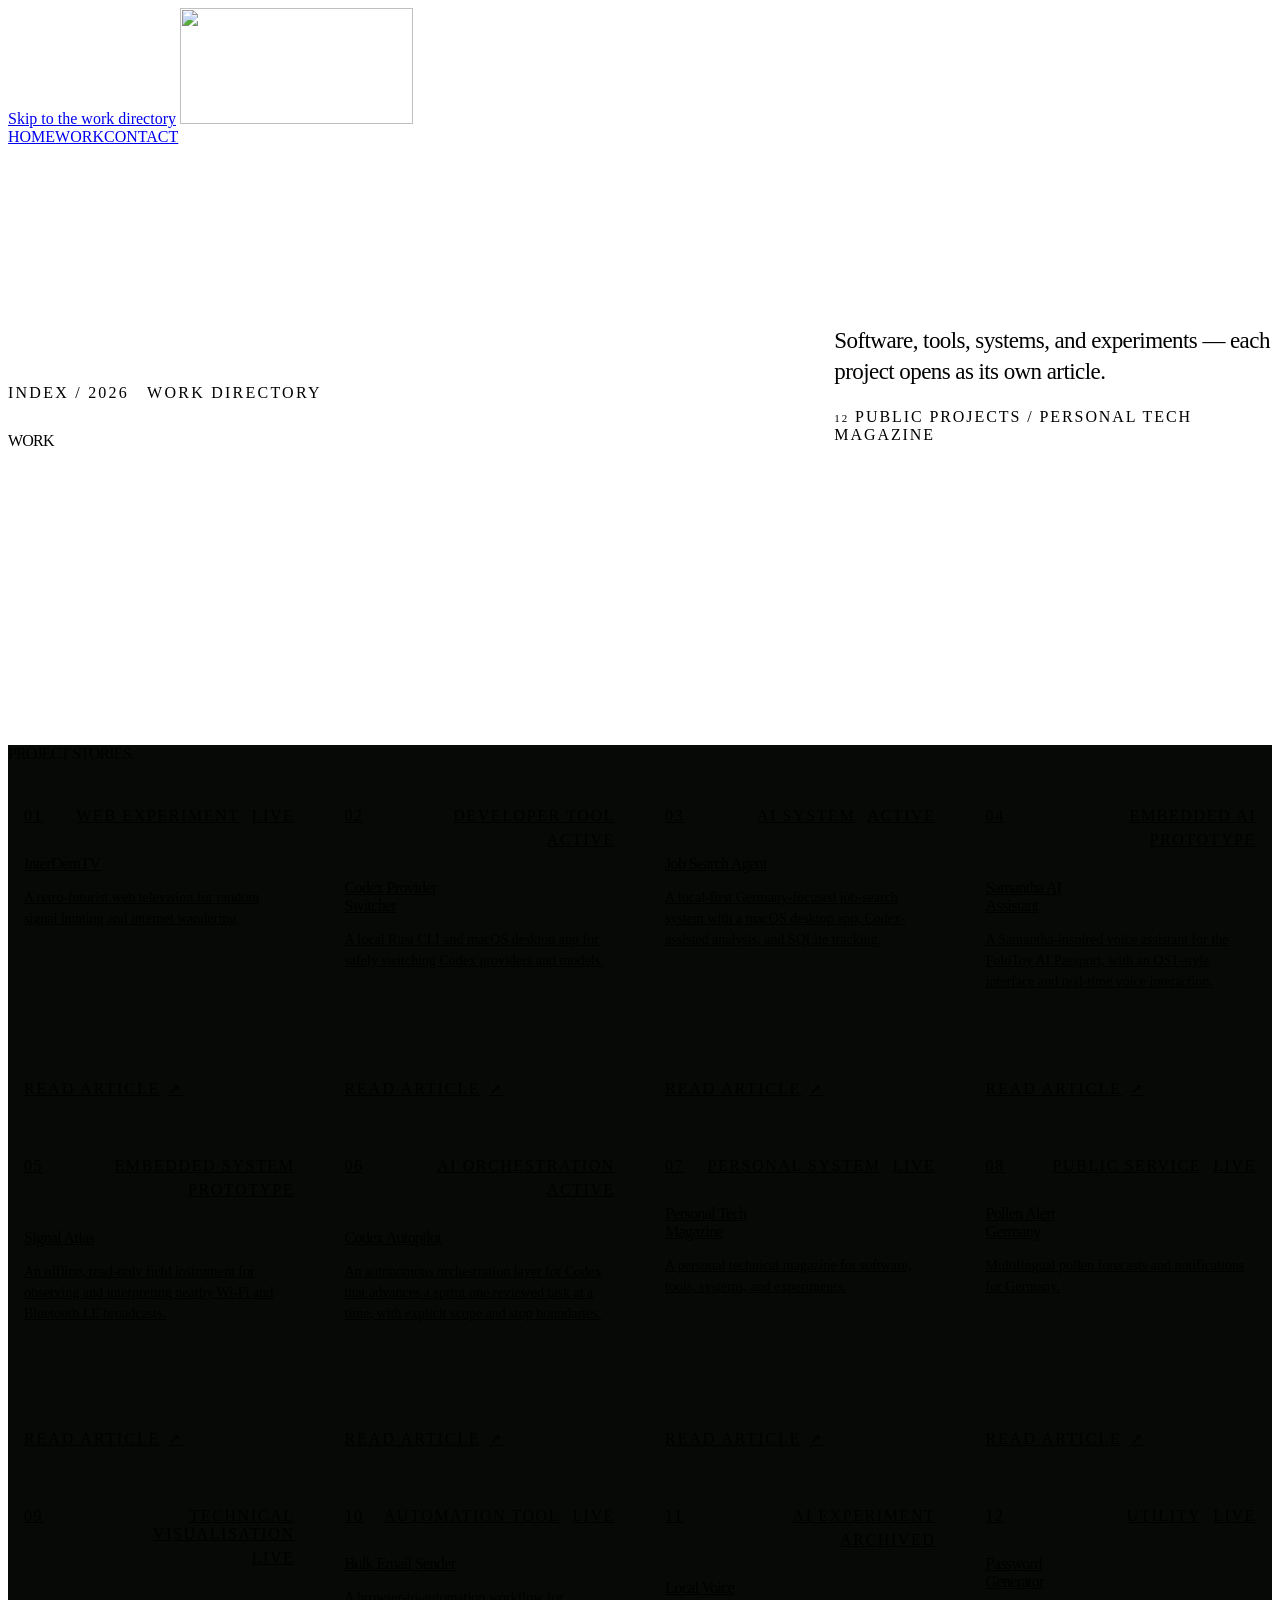
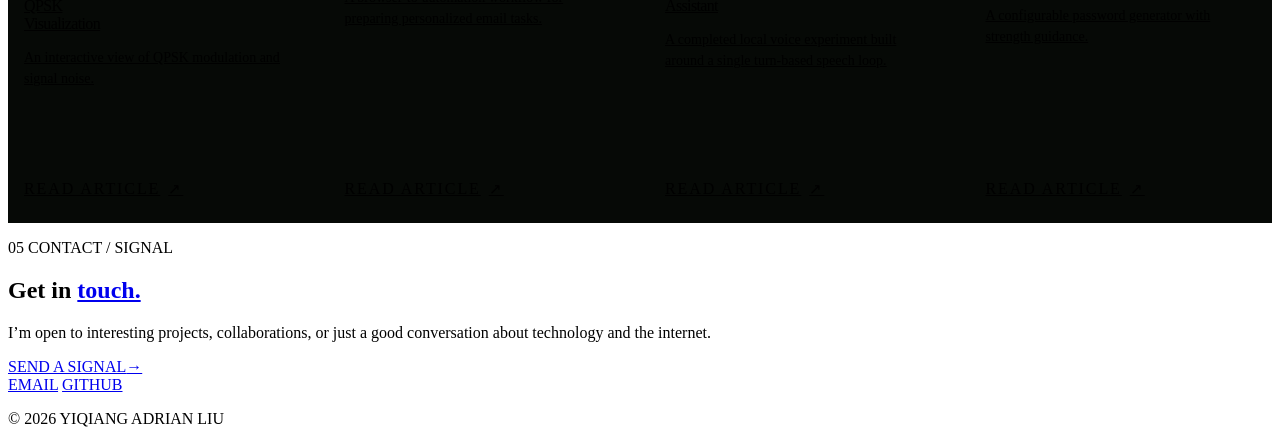
==== work/index.html @ 28477a3d "feat: clarify portfolio directory semantics and accessibility" ====
<!doctype html>
<html lang="en">
<head>
  <meta charset="utf-8">
  <meta name="viewport" content="width=device-width, initial-scale=1">
  <meta name="theme-color" content="#050706">
  <meta name="description" content="The complete work directory: software, tools, systems, and experiments by Yiqiang Adrian Liu.">
  <title>Work — Yiqiang Adrian Liu</title>
  <link rel="canonical" href="https://yliu.tech/work/">
  <meta property="og:type" content="website">
  <meta property="og:site_name" content="Yiqiang Adrian Liu">
  <meta property="og:title" content="Work — Yiqiang Adrian Liu">
  <meta property="og:description" content="The complete work directory: software, tools, systems, and experiments by Yiqiang Adrian Liu.">
  <meta property="og:url" content="https://yliu.tech/work/">
  <meta name="twitter:card" content="summary">
  <meta name="twitter:title" content="Work — Yiqiang Adrian Liu">
  <meta name="twitter:description" content="The complete work directory: software, tools, systems, and experiments by Yiqiang Adrian Liu.">
  <script type="application/ld+json">{"@context": "https://schema.org", "@graph": [{"@type": "CollectionPage", "@id": "https://yliu.tech/work/#page", "url": "https://yliu.tech/work/", "name": "Work — Yiqiang Adrian Liu", "description": "The complete work directory: software, tools, systems, and experiments by Yiqiang Adrian Liu.", "isPartOf": {"@id": "https://yliu.tech/#website"}, "breadcrumb": {"@id": "https://yliu.tech/work/#breadcrumb"}}, {"@type": "BreadcrumbList", "@id": "https://yliu.tech/work/#breadcrumb", "itemListElement": [{"@type": "ListItem", "position": 1, "name": "Home", "item": "https://yliu.tech/"}, {"@type": "ListItem", "position": 2, "name": "Work", "item": "https://yliu.tech/work/"}]}]}</script>
  <link rel="preconnect" href="https://fonts.googleapis.com">
  <link rel="preconnect" href="https://fonts.gstatic.com" crossorigin>
  <link href="https://fonts.googleapis.com/css2?family=Bricolage+Grotesque:opsz,wdth,wght@12..96,75..100,400..800&family=IBM+Plex+Mono:wght@400;500;600&family=Instrument+Sans:wdth,wght@75..100,400..700&display=swap" rel="stylesheet">
  <link rel="icon" href="../assets/favicon/favicon.ico" sizes="any">
  <link rel="stylesheet" href="../css/site-shell.css">
  <link rel="stylesheet" href="../css/work.css">
  <script type="module" src="../js/site-shell.js"></script>
</head>
<body class="work-page">
  <a class="skip-link" href="#main">Skip to the work directory</a>
  <site-chrome page="work"></site-chrome>
  <main id="main">
    <header class="work-hero">
      <div class="work-hero-grid">
        <div><p class="work-kicker"><b>INDEX / 2026</b> WORK DIRECTORY</p><h1>WORK</h1></div>
        <div class="intro-copy"><p>Software, tools, systems, and experiments — each project opens as its own article.</p>
          <p><b id="work-count">12</b> PUBLIC PROJECTS / PERSONAL TECH MAGAZINE</p></div>
      </div>
    </header>
    <section class="cards-section" aria-labelledby="stories-title">
      <div class="section-top"><h2 id="stories-title">PROJECT STORIES.</h2></div>
      <div class="project-grid" id="work-cards">
        <!-- PROJECT FALLBACK START -->
        <article class="project-card status-live" data-reveal>
          <a class="card-main" href="interdemtv/">
            <div class="index-meta"><p class="card-no">01</p>
              <div class="card-head"><span>Web Experiment</span><b>live</b></div></div>
            <div class="index-copy"><h3 class="card-title">InterDemTV</h3><p class="card-summary">A retro-futurist web television for random signal hunting and internet wandering.</p></div>
            <span class="card-cta"><span>READ ARTICLE</span><span aria-hidden="true">↗</span></span>
          </a>
        </article>
        <article class="project-card status-active" data-reveal>
          <a class="card-main" href="codex-provider-switcher/">
            <div class="index-meta"><p class="card-no">02</p>
              <div class="card-head"><span>Developer Tool</span><b>active</b></div></div>
            <div class="index-copy"><h3 class="card-title">Codex Provider Switcher</h3><p class="card-summary">A local Rust CLI and macOS desktop app for safely switching Codex providers and models.</p></div>
            <span class="card-cta"><span>READ ARTICLE</span><span aria-hidden="true">↗</span></span>
          </a>
        </article>
        <article class="project-card status-active" data-reveal>
          <a class="card-main" href="job-search-agent/">
            <div class="index-meta"><p class="card-no">03</p>
              <div class="card-head"><span>AI System</span><b>active</b></div></div>
            <div class="index-copy"><h3 class="card-title">Job Search Agent</h3><p class="card-summary">A local-first Germany-focused job-search system with a macOS desktop app, Codex-assisted analysis, and SQLite tracking.</p></div>
            <span class="card-cta"><span>READ ARTICLE</span><span aria-hidden="true">↗</span></span>
          </a>
        </article>
        <article class="project-card status-prototype" data-reveal>
          <a class="card-main" href="samantha-ai-assistant/">
            <div class="index-meta"><p class="card-no">04</p>
              <div class="card-head"><span>Embedded AI</span><b>prototype</b></div></div>
            <div class="index-copy"><h3 class="card-title">Samantha AI Assistant</h3><p class="card-summary">A Samantha-inspired voice assistant for the FoloToy AI Passport, with an OS1-style interface and real-time voice interaction.</p></div>
            <span class="card-cta"><span>READ ARTICLE</span><span aria-hidden="true">↗</span></span>
          </a>
        </article>
        <article class="project-card status-prototype" data-reveal>
          <a class="card-main" href="signal-atlas/">
            <div class="index-meta"><p class="card-no">05</p>
              <div class="card-head"><span>Embedded System</span><b>prototype</b></div></div>
            <div class="index-copy"><h3 class="card-title">Signal Atlas</h3><p class="card-summary">An offline, read-only field instrument for observing and interpreting nearby Wi-Fi and Bluetooth LE broadcasts.</p></div>
            <span class="card-cta"><span>READ ARTICLE</span><span aria-hidden="true">↗</span></span>
          </a>
        </article>
        <article class="project-card status-active" data-reveal>
          <a class="card-main" href="codex-autopilot/">
            <div class="index-meta"><p class="card-no">06</p>
              <div class="card-head"><span>AI Orchestration</span><b>active</b></div></div>
            <div class="index-copy"><h3 class="card-title">Codex Autopilot</h3><p class="card-summary">An autonomous orchestration layer for Codex that advances a sprint one reviewed task at a time, with explicit scope and stop boundaries.</p></div>
            <span class="card-cta"><span>READ ARTICLE</span><span aria-hidden="true">↗</span></span>
          </a>
        </article>
        <article class="project-card status-live" data-reveal>
          <a class="card-main" href="personal-tech-magazine/">
            <div class="index-meta"><p class="card-no">07</p>
              <div class="card-head"><span>Personal System</span><b>live</b></div></div>
            <div class="index-copy"><h3 class="card-title">Personal Tech Magazine</h3><p class="card-summary">A personal technical magazine for software, tools, systems, and experiments.</p></div>
            <span class="card-cta"><span>READ ARTICLE</span><span aria-hidden="true">↗</span></span>
          </a>
        </article>
        <article class="project-card status-live" data-reveal>
          <a class="card-main" href="pollen-alert-germany/">
            <div class="index-meta"><p class="card-no">08</p>
              <div class="card-head"><span>Public Service</span><b>live</b></div></div>
            <div class="index-copy"><h3 class="card-title">Pollen Alert Germany</h3><p class="card-summary">Multilingual pollen forecasts and notifications for Germany.</p></div>
            <span class="card-cta"><span>READ ARTICLE</span><span aria-hidden="true">↗</span></span>
          </a>
        </article>
        <article class="project-card status-live" data-reveal>
          <a class="card-main" href="qpsk-visualization/">
            <div class="index-meta"><p class="card-no">09</p>
              <div class="card-head"><span>Technical Visualisation</span><b>live</b></div></div>
            <div class="index-copy"><h3 class="card-title">QPSK Visualization</h3><p class="card-summary">An interactive view of QPSK modulation and signal noise.</p></div>
            <span class="card-cta"><span>READ ARTICLE</span><span aria-hidden="true">↗</span></span>
          </a>
        </article>
        <article class="project-card status-live" data-reveal>
          <a class="card-main" href="bulk-email-sender/">
            <div class="index-meta"><p class="card-no">10</p>
              <div class="card-head"><span>Automation Tool</span><b>live</b></div></div>
            <div class="index-copy"><h3 class="card-title">Bulk Email Sender</h3><p class="card-summary">A browser-to-automation workflow for preparing personalized email tasks.</p></div>
            <span class="card-cta"><span>READ ARTICLE</span><span aria-hidden="true">↗</span></span>
          </a>
        </article>
        <article class="project-card status-archived" data-reveal>
          <a class="card-main" href="local-voice-assistant/">
            <div class="index-meta"><p class="card-no">11</p>
              <div class="card-head"><span>AI Experiment</span><b>archived</b></div></div>
            <div class="index-copy"><h3 class="card-title">Local Voice Assistant</h3><p class="card-summary">A completed local voice experiment built around a single turn-based speech loop.</p></div>
            <span class="card-cta"><span>READ ARTICLE</span><span aria-hidden="true">↗</span></span>
          </a>
        </article>
        <article class="project-card status-live" data-reveal>
          <a class="card-main" href="password-generator/">
            <div class="index-meta"><p class="card-no">12</p>
              <div class="card-head"><span>Utility</span><b>live</b></div></div>
            <div class="index-copy"><h3 class="card-title">Password Generator</h3><p class="card-summary">A configurable password generator with strength guidance.</p></div>
            <span class="card-cta"><span>READ ARTICLE</span><span aria-hidden="true">↗</span></span>
          </a>
        </article>
        <!-- PROJECT FALLBACK END -->
      </div>
    </section>
    <site-contact number="05"></site-contact>
  </main>
  <script type="module" src="../js/work.js"></script>
</body>
</html>
---- css/work.css ----
.work-page main { overflow: clip; }
.work-hero {
  min-height: 420px;
  padding: 136px var(--page-edge) 62px;
  background:
    radial-gradient(52% 88% at 76% 38%, rgba(166,255,26,.018), transparent 60%),
    var(--bg);
}
.work-hero-grid { position: relative; display: grid; grid-template-columns: minmax(0, 1.2fr) minmax(260px, .68fr); gap: 54px; align-items: end; }
.work-kicker { display: flex; align-items: center; gap: 18px; margin: 0 0 30px; color: var(--text); font: 500 10px/1.4 var(--mono); letter-spacing: .14em; text-transform: uppercase; }
.work-kicker::after { height: 1px; flex: 1; background: var(--line); content: ""; }
.work-kicker b { color: var(--green); font-weight: 500; }
.work-hero h1 { margin: 0; font: 720 clamp(88px, 13.2vw, 182px)/.90 var(--display); font-variation-settings: "wdth" 92, "opsz" 56; letter-spacing: -.05em; }
.intro-copy { max-width: 460px; padding-bottom: 6px; }
.intro-copy p:first-child { margin: 0; color: var(--text-secondary); font-size: clamp(18px, 1.8vw, 23px); font-weight: 500; line-height: 1.36; letter-spacing: -.025em; }
.intro-copy p:last-child { margin: 20px 0 0; color: var(--text-muted); font: 500 9px/1.55 var(--mono); letter-spacing: .12em; }
.intro-copy p:last-child b { color: var(--green); font-size: 11px; font-weight: 500; }
.cards-section { padding: 0 var(--page-edge) 84px; background: #060906; }
.section-top { display: block; margin-bottom: 28px; }
.section-top h2 { margin: 0; font: 650 clamp(32px, 4.1vw, 54px)/.94 var(--display); font-variation-settings: "wdth" 94, "opsz" 48; letter-spacing: -.055em; }
.project-grid { display: grid; grid-template-columns: repeat(4, minmax(0, 1fr)); gap: 18px; align-items: stretch; }
.project-card {
  display: flex;
  min-height: 300px;
  min-width: 0;
  flex-direction: column;
  padding: 16px;
  border: 1px solid var(--line-strong);
  border-radius: 16px;
  background: var(--panel);
  transition: transform 180ms ease, border-color 180ms ease, background-color 180ms ease;
}
.project-card:hover { transform: translateY(-4px); border-color: var(--line-hover); background: #0d130f; }
.card-main { display: flex; min-width: 0; flex: 1; flex-direction: column; color: inherit; }
.index-meta { display: flex; min-width: 0; align-items: flex-start; justify-content: space-between; gap: 12px; }
.card-no { margin: 0; color: var(--green); font: 500 11px/1.2 var(--mono); letter-spacing: .1em; }
.card-head { display: flex; min-width: 0; flex-wrap: wrap; justify-content: flex-end; gap: 6px 12px; color: var(--text-muted); font: 500 10px/1.45 var(--mono); letter-spacing: .1em; text-align: right; text-transform: uppercase; }
.card-head b { color: var(--text-muted); font-weight: 500; }
.status-live .card-head b, .status-active .card-head b { color: var(--green); }
.index-copy { margin-top: 30px; }
.card-title { max-width: 14ch; margin: 0; color: var(--text); font: 650 clamp(25px, 1.9vw, 31px)/.94 var(--display); letter-spacing: -.04em; overflow-wrap: break-word; word-break: normal; }
.card-summary { max-width: 420px; margin: 14px 0 0; color: var(--text-secondary); font-size: 14px; line-height: 1.5; }
.card-main .card-cta {
  display: flex;
  min-height: 36px;
  align-items: center;
  justify-content: flex-start;
  gap: 8px;
  width: max-content;
  margin-top: auto;
  padding-top: 12px;
  color: var(--green);
  font: 600 9px/1 var(--mono);
  letter-spacing: .12em;
}
.card-cta span:last-child { font-size: 15px; transition: transform 180ms ease; }
.card-main:hover .card-cta span:last-child, .card-main:focus-visible .card-cta span:last-child { transform: translateX(3px); }
.status-archived .card-no, .status-archived .card-head b { color: var(--text-muted); }

@media (max-width: 1180px) {
  .project-grid { grid-template-columns: repeat(3, minmax(0,1fr)); }
}
@media (max-width: 900px) {
  .work-hero-grid { grid-template-columns: minmax(0,1fr); gap: 26px; }
  .project-grid { grid-template-columns: repeat(2, minmax(0,1fr)); }
}
@media (max-width: 760px) {
  .work-hero { min-height: 0; padding: 112px var(--page-edge) 50px; }
  .work-hero-grid { grid-template-columns: minmax(0,1fr); gap: 26px; }
  .work-hero h1 { font-size: clamp(74px, 22vw, 130px); }
  .intro-copy { max-width: 480px; }
  .intro-copy p:last-child { margin-top: 18px; }
  .cards-section { padding-bottom: 64px; }
  .project-grid { grid-template-columns: minmax(0,1fr); gap: 14px; }
  .project-card { min-height: 300px; }
  .card-main .card-cta { min-height: 44px; }
}
@media (prefers-reduced-motion: reduce) {
  .project-card, .card-cta span:last-child { transition: none; }
  .project-card:hover { transform: none; }
}
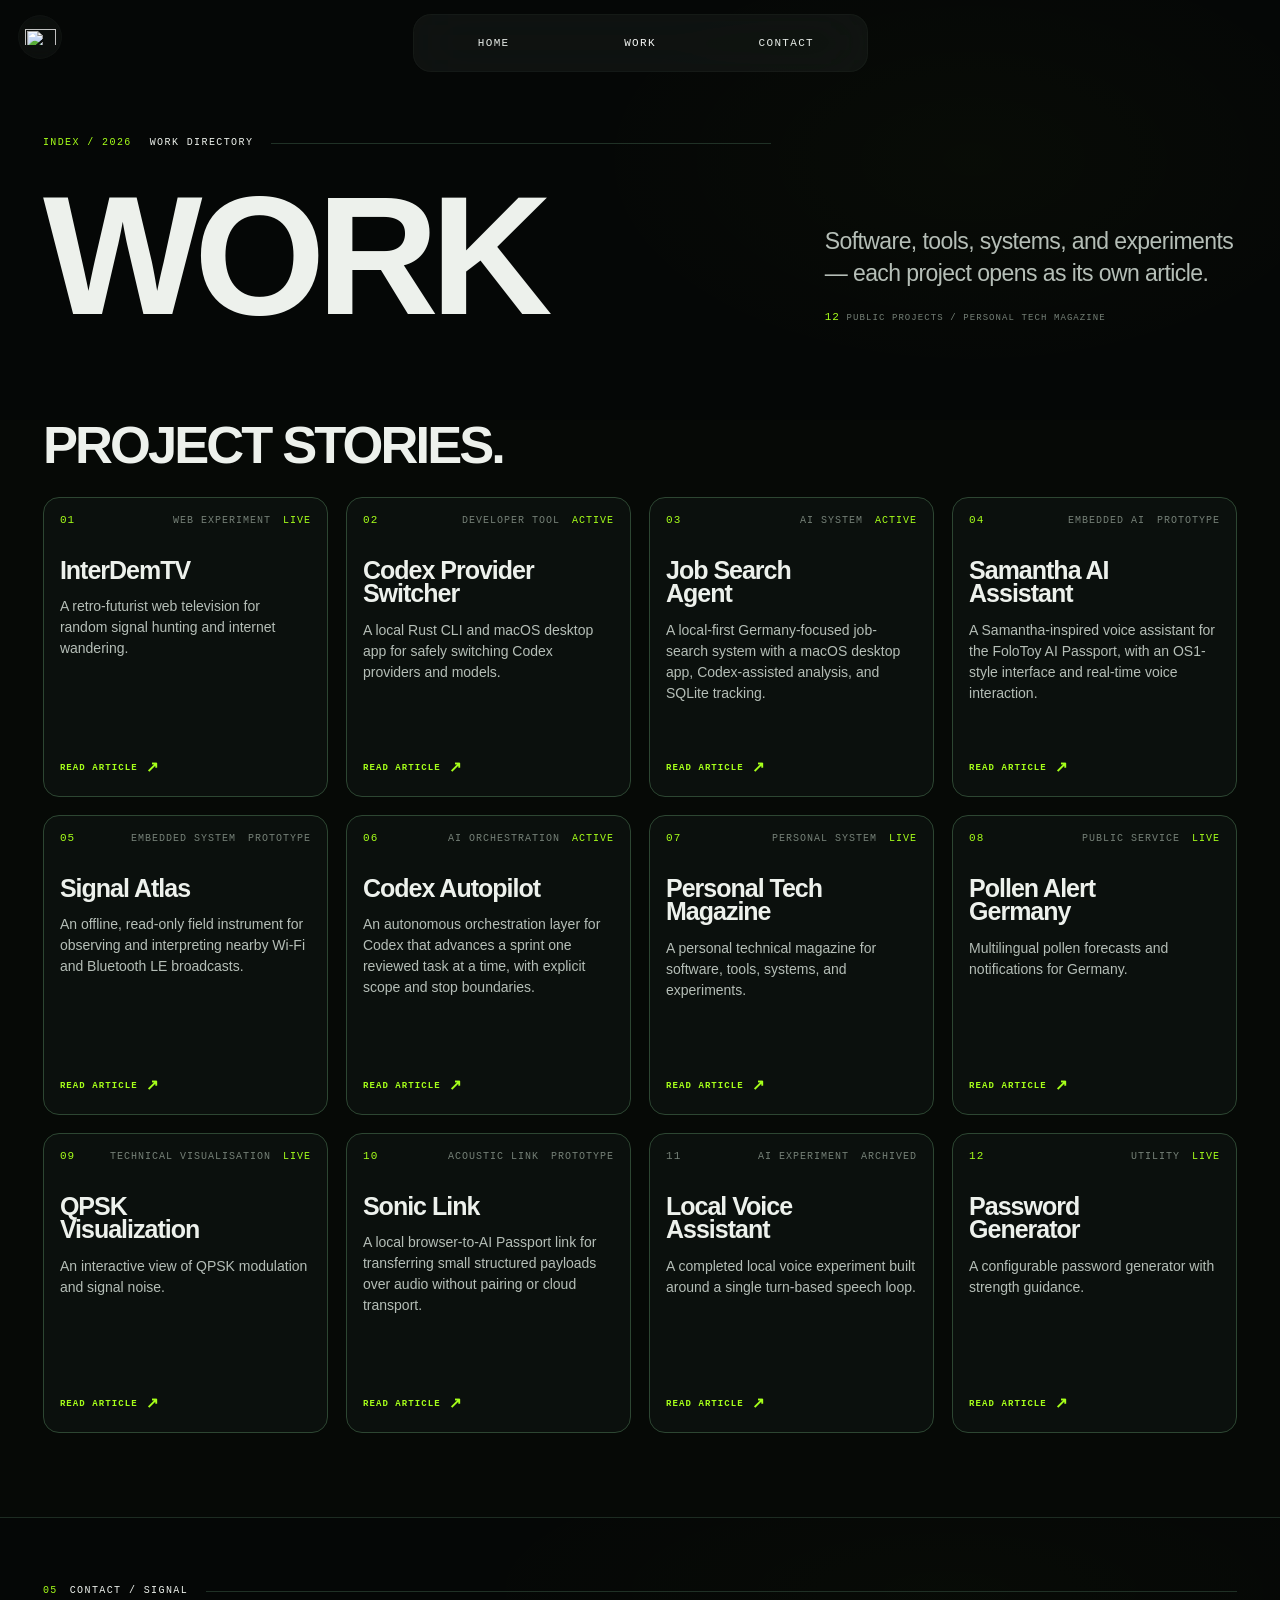
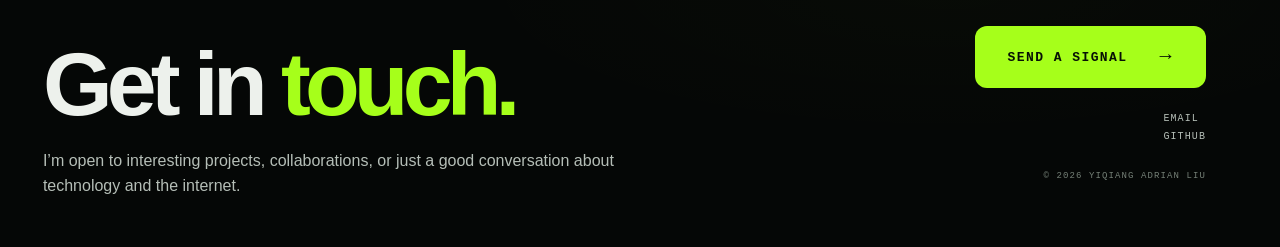
==== commit 005d05a4: "feat: feature Sonic Link in portfolio indexes" ====
--- a/work/index.html
+++ b/work/index.html
@@ -111,11 +111,11 @@
             <span class="card-cta"><span>READ ARTICLE</span><span aria-hidden="true">↗</span></span>
           </a>
         </article>
-        <article class="project-card status-live" data-reveal>
-          <a class="card-main" href="bulk-email-sender/">
+        <article class="project-card status-prototype" data-reveal>
+          <a class="card-main" href="sonic-link/">
             <div class="index-meta"><p class="card-no">10</p>
-              <div class="card-head"><span>Automation Tool</span><b>live</b></div></div>
-            <div class="index-copy"><h3 class="card-title">Bulk Email Sender</h3><p class="card-summary">A browser-to-automation workflow for preparing personalized email tasks.</p></div>
+              <div class="card-head"><span>Acoustic Link</span><b>prototype</b></div></div>
+            <div class="index-copy"><h3 class="card-title">Sonic Link</h3><p class="card-summary">A local browser-to-AI Passport link for transferring small structured payloads over audio without pairing or cloud transport.</p></div>
             <span class="card-cta"><span>READ ARTICLE</span><span aria-hidden="true">↗</span></span>
           </a>
         </article>
--- a/css/site-shell.css
+++ b/css/site-shell.css
@@ -0,0 +1,228 @@
+:root {
+  color-scheme: dark;
+  --bg: #050706;
+  --field: #070a08;
+  --field-dense: #090d0a;
+  --panel: #0b100d;
+  --panel-raised: #0d120f;
+  --text: #edf1ec;
+  --text-secondary: #b5beb7;
+  --text-muted: #758077;
+  --line: #203126;
+  --line-strong: #2d4632;
+  --line-hover: #456440;
+  --green: #a6ff1a;
+  --green-ink: #071005;
+  --ghost: #122117;
+  --display: "Bricolage Grotesque", sans-serif;
+  --sans: "Instrument Sans", sans-serif;
+  --mono: "IBM Plex Mono", monospace;
+  --editorial-width: 1560px;
+  --page-edge: max(clamp(20px, 3.35vw, 48px), calc((100% - var(--editorial-width)) / 2));
+  --hero-edge: max(clamp(24px, 4.6vw, 72px), calc((100% - var(--editorial-width)) / 2));
+  --chapter-rule: rgba(32,49,38,.88);
+}
+
+* { box-sizing: border-box; }
+html { scroll-behavior: smooth; background: var(--bg); }
+body {
+  margin: 0;
+  overflow-x: clip;
+  background:
+    radial-gradient(72% 30% at 83% 5%, rgba(92,128,88,.026), transparent 64%),
+    radial-gradient(60% 24% at 12% 42%, rgba(166,255,26,.012), transparent 68%),
+    var(--bg);
+  color: var(--text);
+  font-family: var(--sans);
+  -webkit-font-smoothing: antialiased;
+}
+a, button { touch-action: manipulation; }
+a { color: inherit; text-decoration: none; }
+img { max-width: 100%; }
+:focus-visible { outline: 2px solid var(--green); outline-offset: 4px; }
+
+.skip-link {
+  position: fixed;
+  z-index: 120;
+  top: -4rem;
+  left: 1rem;
+  padding: .7rem 1rem;
+  background: var(--green);
+  color: var(--green-ink);
+  font: 500 .7rem/1 var(--mono);
+}
+.skip-link:focus { top: 1rem; }
+
+site-chrome { display: contents; }
+.brand-anchor {
+  position: fixed;
+  z-index: 90;
+  top: 15px;
+  left: 18px;
+  display: grid;
+  width: 44px;
+  height: 44px;
+  place-items: center;
+  border: 1px solid rgba(72,82,75,.08);
+  border-radius: 50%;
+  background: rgba(72,82,75,.11);
+  -webkit-backdrop-filter: blur(10px);
+  backdrop-filter: blur(10px);
+}
+.brand-anchor img { display: block; width: 31px; height: auto; }
+.site-header {
+  position: fixed;
+  z-index: 80;
+  top: 14px;
+  right: 0;
+  left: 0;
+  pointer-events: none;
+}
+.nav-wrap { position: relative; width: min(92vw, 455px); margin: 0 auto; pointer-events: auto; }
+.nav {
+  position: relative;
+  display: flex;
+  width: 100%;
+  height: 58px;
+  align-items: center;
+  justify-content: center;
+  gap: 14px;
+  padding: 0 14px;
+  border: 1px solid rgba(72,82,75,.11);
+  border-radius: 18px;
+  background: rgba(72,82,75,.16);
+  -webkit-backdrop-filter: blur(28px) saturate(152%);
+  backdrop-filter: blur(28px) saturate(152%);
+}
+.nav a {
+  display: grid;
+  min-width: 0;
+  min-height: 44px;
+  flex: 1;
+  place-items: center;
+  padding: 12px 8px;
+  color: #e8ede9;
+  font: 500 11px/1 var(--mono);
+  letter-spacing: .12em;
+  text-align: center;
+}
+.nav a[aria-current] { color: #f5f7f5; }
+.nav a:hover, .nav a:focus-visible { color: var(--green); }
+.progress-outline {
+  position: absolute;
+  inset: -1px -1px -4px;
+  width: calc(100% + 2px);
+  height: 63px;
+  overflow: visible;
+  pointer-events: none;
+}
+.progress-outline path {
+  fill: none;
+  stroke: var(--green);
+  stroke-width: 2.15;
+  stroke-linecap: round;
+  stroke-linejoin: round;
+  vector-effect: non-scaling-stroke;
+  filter: drop-shadow(0 0 5px rgba(166,255,26,.25));
+}
+.progress-outline .active { stroke-dasharray: 100 100; stroke-dashoffset: 100; opacity: 0; }
+
+site-contact { display: block; }
+.contact {
+  position: relative;
+  min-height: 330px;
+  padding: 66px var(--page-edge) 32px;
+  background:
+    radial-gradient(58% 68% at 74% 22%, rgba(166,255,26,.016), transparent 68%),
+    var(--bg);
+  border-top: 1px solid var(--chapter-rule);
+}
+.contact-head { display: flex; align-items: center; gap: 18px; }
+.contact-head .section-tag::after { display: none; }
+.contact-head > i { height: 1px; flex: 1; background: var(--line); }
+.section-tag, .chapter-label {
+  display: flex;
+  align-items: center;
+  gap: 12px;
+  margin: 0;
+  color: var(--text);
+  font: 500 10px/1.4 var(--mono);
+  letter-spacing: .14em;
+  text-transform: uppercase;
+}
+.section-tag::after { height: 1px; flex: 1; margin-left: 10px; background: var(--line); content: ""; }
+.section-tag span, .chapter-label b { color: var(--green); font-weight: 500; }
+.contact-copy-group { max-width: 780px; }
+.contact h1 {
+  margin: 46px 0 0;
+  font: 700 clamp(78px, 7vw, 96px)/.9 var(--display);
+  font-variation-settings: "wdth" 94, "opsz" 48;
+  letter-spacing: -.065em;
+}
+.contact h1 a { color: var(--green); }
+.contact-copy {
+  max-width: 650px;
+  margin: 24px 0 0;
+  color: var(--text-secondary);
+  font-size: 16px;
+  font-weight: 500;
+  line-height: 1.55;
+}
+.signal-link {
+  position: absolute;
+  top: 108px;
+  right: max(74px, var(--page-edge));
+  display: flex;
+  align-items: center;
+  gap: 2rem;
+  padding: 21px 33px;
+  border-radius: 12px;
+  background: var(--green);
+  color: var(--green-ink);
+  font: 600 13px/1 var(--mono);
+  letter-spacing: .11em;
+  transition: transform 180ms cubic-bezier(.22,1,.36,1), box-shadow 180ms ease;
+}
+.signal-link b { font-size: 1.25rem; font-weight: 500; }
+.signal-link:hover { transform: translateY(-3px); box-shadow: 0 10px 34px rgba(166,255,26,.12); }
+.contact-footer {
+  position: absolute;
+  top: 196px;
+  right: max(74px, var(--page-edge));
+  display: grid;
+  gap: 8px;
+  color: var(--text-secondary);
+  font: 500 10px/1 var(--mono);
+  letter-spacing: .11em;
+}
+.contact-footer a:hover { color: var(--green); }
+.contact-footer p { position: absolute; top: 58px; right: 0; width: max-content; margin: 0; color: var(--text-muted); font-size: 9px; white-space: nowrap; }
+
+[data-reveal] { opacity: 1; transform: none; }
+body.motion-ready [data-reveal] { opacity: 0; transform: translateY(12px); transition: opacity 520ms cubic-bezier(.22,1,.36,1), transform 520ms cubic-bezier(.22,1,.36,1); }
+body.motion-ready [data-reveal].is-revealed { opacity: 1; transform: none; }
+
+@media (max-width: 760px) {
+  .brand-anchor { top: 12px; left: 12px; width: 40px; height: 40px; }
+  .brand-anchor img { width: 28px; }
+  .nav-wrap { width: calc(100% - 108px); min-width: 205px; max-width: 455px; }
+  .nav { height: 54px; gap: 4px; padding: 0 8px; border-radius: 16px; }
+  .nav a { padding: 10px 6px; font-size: 10px; }
+  .progress-outline { height: 59px; bottom: -4px; }
+  .contact { min-height: 0; padding: 54px var(--page-edge) 28px; }
+  .contact h1 { margin-top: 38px; font-size: 64px; }
+  .contact-copy { max-width: 300px; font-size: 15px; }
+  .signal-link { position: static; display: inline-flex; margin-top: 28px; padding: 15px 19px; border-radius: 10px; font-size: 10px; }
+  .contact-footer { position: static; display: flex; flex-wrap: wrap; align-items: center; gap: 13px; margin-top: 32px; font-size: 9px; }
+  .contact-footer p { position: static; flex-basis: 100%; width: auto; margin-top: 6px; white-space: normal; }
+}
+@media (max-width: 380px) {
+  .nav-wrap { width: calc(100% - 108px); min-width: 205px; }
+  .nav { gap: 0; padding: 0 5px; }
+  .nav a { padding-right: 3px; padding-left: 3px; font-size: 9px; letter-spacing: .08em; }
+}
+@media (prefers-reduced-motion: reduce) {
+  html { scroll-behavior: auto; }
+  .progress-outline path, .signal-link, body.motion-ready [data-reveal] { transition: none !important; }
+  body.motion-ready [data-reveal] { opacity: 1; transform: none; }
+}
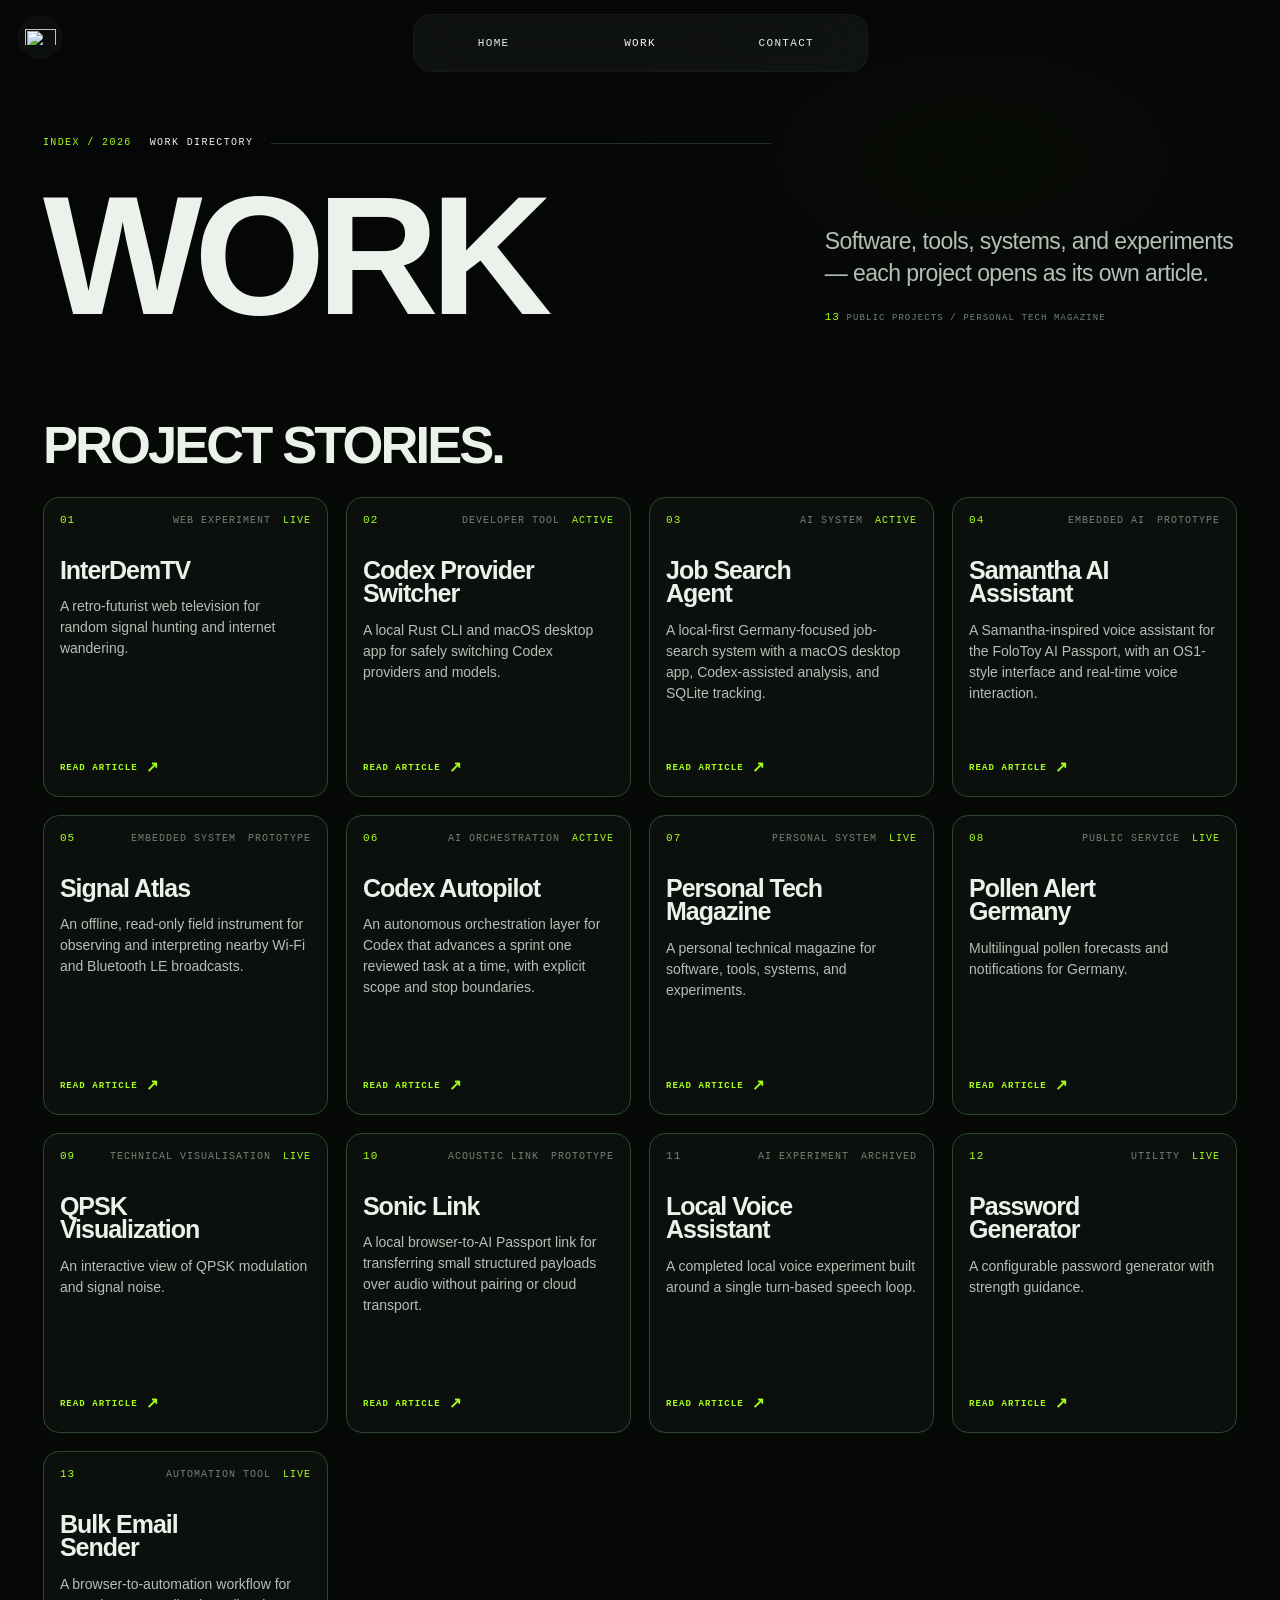
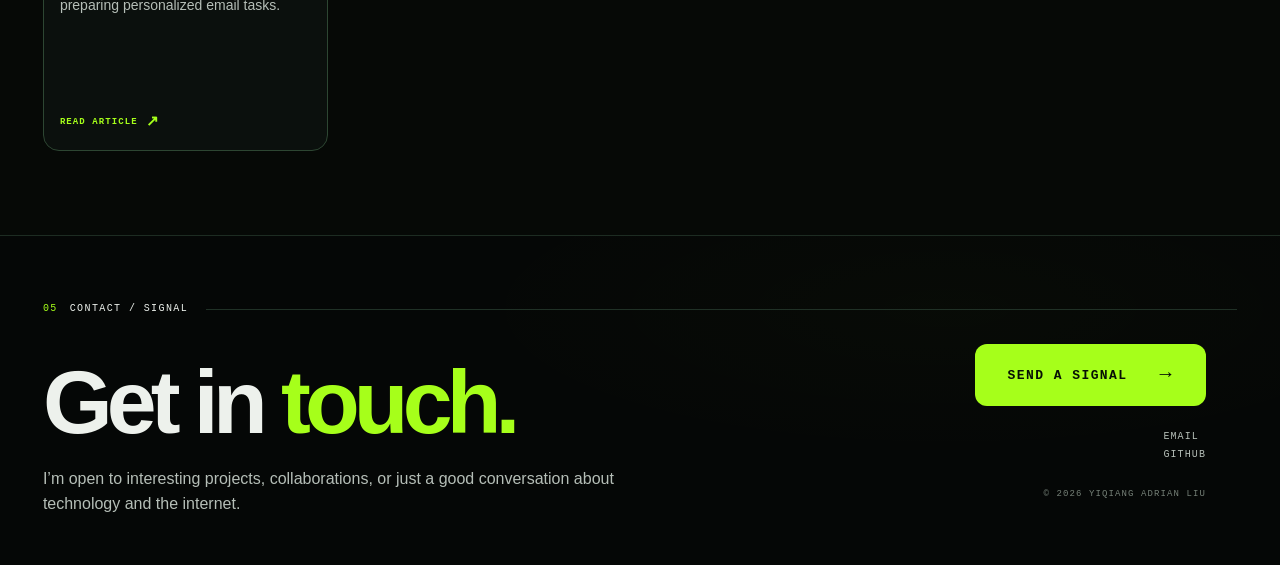
==== commit eae04bbd: "fix: restore complete 13-project work directory" ====
--- a/work/index.html
+++ b/work/index.html
@@ -32,7 +32,7 @@
       <div class="work-hero-grid">
         <div><p class="work-kicker"><b>INDEX / 2026</b> WORK DIRECTORY</p><h1>WORK</h1></div>
         <div class="intro-copy"><p>Software, tools, systems, and experiments — each project opens as its own article.</p>
-          <p><b id="work-count">12</b> PUBLIC PROJECTS / PERSONAL TECH MAGAZINE</p></div>
+          <p><b id="work-count">13</b> PUBLIC PROJECTS / PERSONAL TECH MAGAZINE</p></div>
       </div>
     </header>
     <section class="cards-section" aria-labelledby="stories-title">
@@ -135,6 +135,14 @@
             <span class="card-cta"><span>READ ARTICLE</span><span aria-hidden="true">↗</span></span>
           </a>
         </article>
+        <article class="project-card status-live" data-reveal>
+          <a class="card-main" href="bulk-email-sender/">
+            <div class="index-meta"><p class="card-no">13</p>
+              <div class="card-head"><span>Automation Tool</span><b>live</b></div></div>
+            <div class="index-copy"><h3 class="card-title">Bulk Email Sender</h3><p class="card-summary">A browser-to-automation workflow for preparing personalized email tasks.</p></div>
+            <span class="card-cta"><span>READ ARTICLE</span><span aria-hidden="true">↗</span></span>
+          </a>
+        </article>
         <!-- PROJECT FALLBACK END -->
       </div>
     </section>
